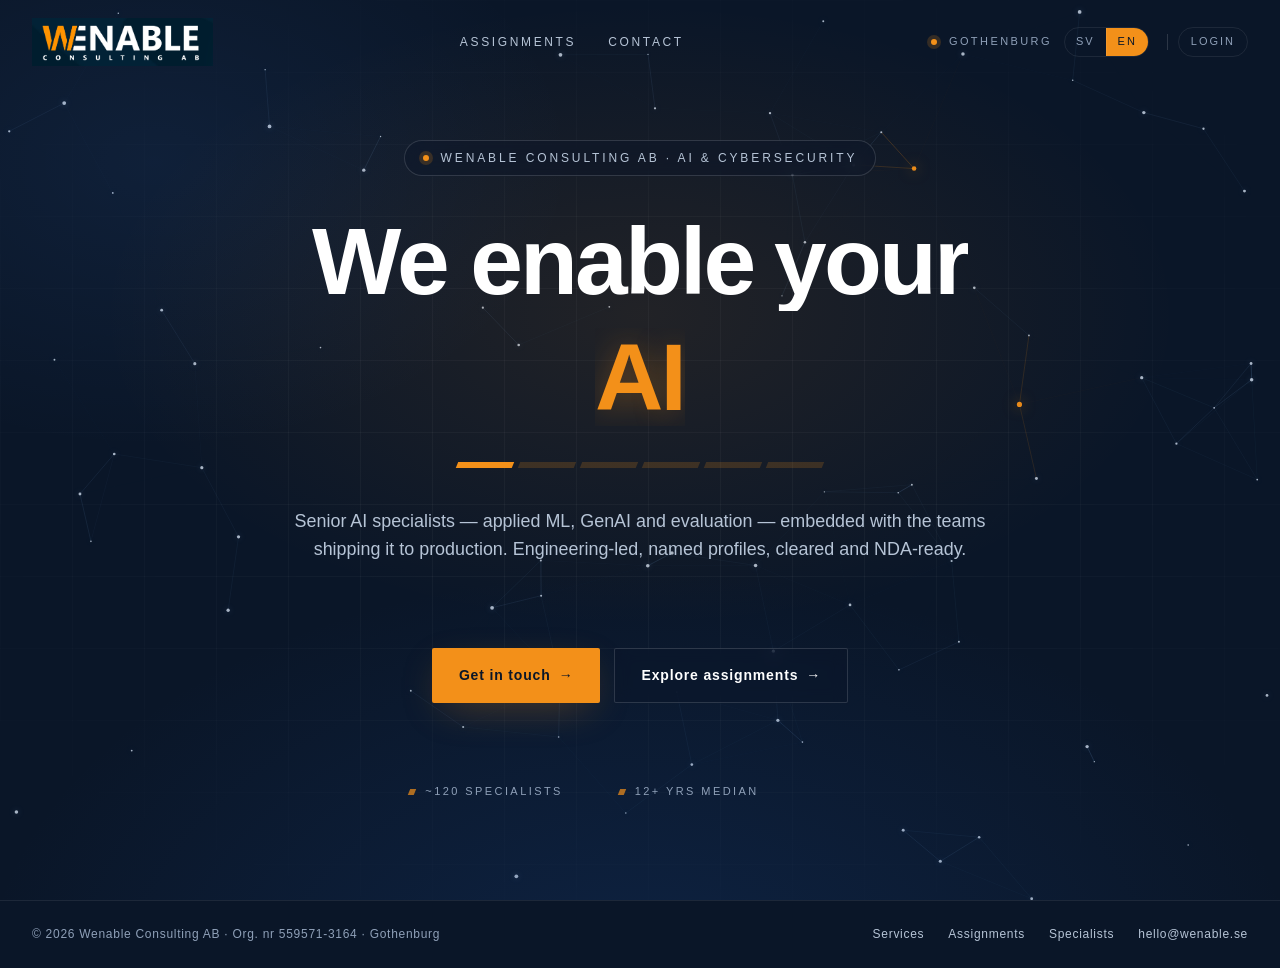
==== index.html @ fe555d5e "Wenable-sajt: Supabase-kopplad admin (login + uppdrag CRUD) - Login via Supabase Auth, uppdrag i Sup" ====
<!doctype html>
<html lang="en">
<head>
<meta charset="utf-8" />
<meta name="viewport" content="width=device-width, initial-scale=1" />
<meta name="referrer" content="strict-origin-when-cross-origin">
<title>Wenable Consulting AB — Specialist consultants in AI &amp; cybersecurity</title>
<link rel="stylesheet" href="assets/wenable.css">
<style>
html, body { height: 100%; }
body {
  display: flex;
  flex-direction: column;
  min-height: 100vh;
  overflow-x: hidden;
}

/* NAV — minimal, transparent over hero */
.home-nav {
  position: absolute;
  top: 0; left: 0; right: 0;
  z-index: 20;
  background: transparent;
  border-bottom: 1px solid transparent;
  backdrop-filter: none;
  -webkit-backdrop-filter: none;
}
.home-nav .nav-inner { height: 84px; }
.home-nav .nav-links { gap: 32px; }
.home-nav .nav-links a {
  font-size: 12px;
  letter-spacing: 0.22em;
  text-transform: uppercase;
  color: var(--muted-2);
  transition: color .2s;
}
.home-nav .nav-links a:hover { color: var(--ink); }
.home-nav .nav-meta {
  font-size: 11px; letter-spacing: 0.22em; text-transform: uppercase;
  color: var(--muted);
  display: inline-flex; align-items: center; gap: 12px;
}
.home-nav .nav-meta .pulse {
  width: 6px; height: 6px; border-radius: 50%;
  background: var(--orange);
  box-shadow: 0 0 0 4px rgba(243,144,25,0.18);
}

/* HERO */
.home-hero {
  position: relative;
  flex: 1;
  min-height: 100vh;
  display: flex;
  align-items: center;
  justify-content: center;
  text-align: center;
  overflow: hidden;
  isolation: isolate;
  padding: 120px 24px 80px;
}

/* canvas background */
#bg-canvas {
  position: absolute;
  inset: 0;
  width: 100%;
  height: 100%;
  z-index: -2;
  display: block;
}

/* layered ambient glow */
.bg-glow {
  position: absolute; inset: 0; z-index: -1;
  background:
    radial-gradient(900px 520px at 50% 35%, rgba(243,144,25,0.10), transparent 60%),
    radial-gradient(1100px 700px at 50% 110%, rgba(28,80,160,0.22), transparent 60%),
    radial-gradient(700px 480px at 12% 18%, rgba(80,150,255,0.08), transparent 60%);
  pointer-events: none;
}

/* grid wash */
.bg-grid {
  position: absolute; inset: 0; z-index: -1;
  background-image:
    linear-gradient(rgba(255,255,255,0.035) 1px, transparent 1px),
    linear-gradient(90deg, rgba(255,255,255,0.035) 1px, transparent 1px);
  background-size: 72px 72px;
  mask-image: radial-gradient(ellipse 80% 70% at 50% 50%, #000 30%, transparent 85%);
  -webkit-mask-image: radial-gradient(ellipse 80% 70% at 50% 50%, #000 30%, transparent 85%);
  pointer-events: none;
}

.hero-inner {
  position: relative;
  max-width: 1080px;
  width: 100%;
}

.hero-eyebrow {
  display: inline-flex; align-items: center; gap: 12px;
  border: 1px solid var(--line-2);
  border-radius: 999px;
  padding: 8px 18px;
  font-size: 12px; letter-spacing: 0.24em; text-transform: uppercase;
  color: var(--muted-2);
  margin-bottom: 36px;
  background: rgba(10,22,40,0.4);
  backdrop-filter: blur(8px);
  -webkit-backdrop-filter: blur(8px);
}
.hero-eyebrow .dot {
  width: 6px; height: 6px; border-radius: 50%;
  background: var(--orange); box-shadow: 0 0 0 4px rgba(243,144,25,0.18);
}

/* rotating headline — two lines, dynamic word centered below */
.headline {
  font-weight: 700;
  font-size: clamp(44px, 7.4vw, 104px);
  line-height: 1.04;
  letter-spacing: -0.03em;
  margin: 0;
  display: flex;
  flex-direction: column;
  align-items: center;
  justify-content: center;
  text-align: center;
  color: var(--ink);
}
.headline .static-line {
  display: inline-flex;
  align-items: baseline;
  justify-content: center;
  gap: 0.22em;
  white-space: nowrap;
  transition: gap .35s ease;
}
.headline .static-line.is-tight { gap: 0; }
.headline .prefix    { color: var(--ink); }
.headline .connector {
  color: var(--ink);
  display: inline-block;
  transition: opacity .35s ease, max-width .35s ease, margin .35s ease;
  overflow: hidden;
}
.headline .connector.is-fading { opacity: 0; }
.headline .connector.is-hidden {
  opacity: 0;
  max-width: 0;
  margin-left: -0.22em;
}

.headline .swap-line {
  position: relative;
  display: block;
  margin-top: 0.18em;
  /* reserve vertical space so the line never collapses during the swap */
  min-height: 1.04em;
  overflow: hidden;
}
.headline .swap {
  display: inline-block;
  color: var(--orange);
  text-shadow: 0 4px 32px rgba(243,144,25,0.35);
  white-space: nowrap;
  will-change: transform, opacity;
}
.headline .swap.is-shout {
  text-transform: uppercase;
  letter-spacing: -0.01em;
}
.headline .swap.is-out {
  animation: swapOut .42s cubic-bezier(.55,.05,.55,.05) forwards;
}
.headline .swap.is-in {
  animation: swapIn .5s cubic-bezier(.2,.7,.25,1) forwards;
}
@keyframes swapOut {
  0%   { transform: translateY(0);     opacity: 1; }
  100% { transform: translateY(-44%);  opacity: 0; }
}
@keyframes swapIn {
  0%   { transform: translateY(44%);   opacity: 0; }
  100% { transform: translateY(0);     opacity: 1; }
}

/* underline accent that ticks with the swap */
.headline-underline {
  margin: 36px auto 0;
  display: flex;
  gap: 6px;
  justify-content: center;
}
.headline-underline .bar {
  width: 56px; height: 6px; background: var(--orange);
  transform: skewX(-22deg);
  opacity: 0.18;
  transition: opacity .4s;
}
.headline-underline .bar.on { opacity: 1; }

.hero-lede {
  margin: 40px auto 0;
  max-width: 760px;
  font-size: clamp(16px, 1.4vw, 19px);
  color: var(--muted-2);
  line-height: 1.55;
  min-height: 4.65em;
  transition: opacity .32s ease;
}
.hero-lede.is-fading { opacity: 0; }
@media (prefers-reduced-motion: reduce) {
  .hero-lede { transition: none; }
}

/* CTA row */
.hero-cta {
  margin: 56px auto 0;
  display: flex;
  flex-wrap: wrap;
  justify-content: center;
  gap: 14px;
}
.hero-cta .btn {
  padding: 16px 26px;
  font-size: 14px;
  letter-spacing: 0.06em;
}
.hero-cta .btn-primary { box-shadow: 0 12px 40px -12px var(--orange-shadow); }
.hero-cta .btn-ghost {
  background: rgba(10,22,40,0.4);
  backdrop-filter: blur(8px);
  -webkit-backdrop-filter: blur(8px);
}

/* tagline strip below CTAs */
.hero-strip {
  margin: 80px auto 0;
  display: grid;
  grid-template-columns: repeat(4, auto);
  justify-content: center;
  gap: 56px;
  font-size: 11px;
  letter-spacing: 0.22em;
  text-transform: uppercase;
  color: var(--muted);
}
.hero-strip .it { display: inline-flex; align-items: center; gap: 10px; }
.hero-strip .it::before {
  content: ""; width: 6px; height: 6px;
  background: var(--orange); opacity: 0.7;
  transform: skewX(-22deg);
}

/* scroll cue */
.scroll-cue {
  position: absolute;
  left: 50%; bottom: 28px;
  transform: translateX(-50%);
  font-size: 10px; letter-spacing: 0.32em; text-transform: uppercase;
  color: var(--muted);
  display: inline-flex; align-items: center; gap: 12px;
  pointer-events: none;
}
.scroll-cue::after {
  content: ""; width: 1px; height: 26px;
  background: linear-gradient(to bottom, var(--muted), transparent);
  animation: cueDrop 2.4s ease-in-out infinite;
}
@keyframes cueDrop {
  0%, 100% { transform: scaleY(0.4); transform-origin: top; opacity: 0.4; }
  50%      { transform: scaleY(1); opacity: 1; }
}

/* foot */
.home-foot {
  border-top: 1px solid var(--line);
  padding: 24px 0;
  font-size: 12px; color: var(--muted);
  letter-spacing: 0.06em;
  background: rgba(10,22,40,0.6);
  position: relative;
  z-index: 5;
}
.home-foot .wrap {
  display: flex; justify-content: space-between; align-items: center;
  flex-wrap: wrap; gap: 16px;
}
.home-foot a { color: var(--muted-2); transition: color .2s; }
.home-foot a:hover { color: var(--orange); }
.home-foot .ff-links { display: flex; gap: 24px; }

@media (max-width: 960px) {
  .home-nav .nav-links { display: none; }
  .home-nav .nav-meta  { display: none; }
  .hero-strip { grid-template-columns: repeat(2, auto); gap: 16px 32px; }
  .hero-cta .btn { padding: 14px 20px; }
  .home-hero { padding-top: 100px; }
}

@media (prefers-reduced-motion: reduce) {
  .headline .swap.is-out, .headline .swap.is-in { animation: none !important; }
  #bg-canvas { display: none; }
}
</style>
</head>
<body>

<!-- NAV -->
<template id="__bundler_thumbnail" data-bg-color="#0A1628">
  <svg viewBox="0 0 1200 800" xmlns="http://www.w3.org/2000/svg">
    <rect width="1200" height="800" fill="#0A1628"/>
    <!-- W -->
    <path d="M300 270 L360 530 L430 360 L500 530 L560 270 L505 270 L468 430 L430 320 L392 430 L355 270 Z" fill="#F39019"/>
    <!-- E (slanted bars) -->
    <g fill="#FFFFFF">
      <path d="M650 270 L860 270 L848 318 L638 318 Z"/>
      <path d="M632 376 L818 376 L806 424 L620 424 Z"/>
      <path d="M614 482 L860 482 L848 530 L602 530 Z"/>
    </g>
  </svg>
</template>

<header class="nav home-nav">
  <div class="wrap nav-inner">
    <a href="index.html" class="logo-link" aria-label="Wenable Consulting AB — home">
      <img src="assets/wenable-logo-full.png" alt="Wenable Consulting AB" class="logo-full">
    </a>
    <nav class="nav-links" aria-label="Primary">
      <a href="For Clients.html" class="auth-gated" data-sv="Våra tjänster">Our Services</a>
      <a href="For Consultants.html" class="auth-gated" data-sv="För specialister">For Specialists</a>
      <a href="assignments.html" data-sv="Uppdrag">Assignments</a>
      <a href="Wenable are us.html" class="auth-gated" data-sv="Wenable är vi">Wenable are us</a>
      <a href="mailto:hello&#64;wenable.se" data-sv="Kontakt">Contact</a>
    </nav>
    <div class="nav-meta">
      <span class="pulse" aria-hidden="true"></span>
      <span data-sv="Göteborg">Gothenburg</span>
      <div class="lang-switch" role="group" aria-label="Language / Språk">
        <button type="button" data-lang-btn="sv">SV</button>
        <button type="button" data-lang-btn="en">EN</button>
      </div>
    </div>
  </div>
</header>

<!-- HERO -->
<main class="home-hero">
  <canvas id="bg-canvas" aria-hidden="true"></canvas>
  <div class="bg-glow" aria-hidden="true"></div>
  <div class="bg-grid" aria-hidden="true"></div>

  <div class="hero-inner">
    <div class="hero-eyebrow"><span class="dot"></span><span data-sv="Wenable Consulting AB &middot; AI &amp; Cybersäkerhet">Wenable Consulting AB &middot; AI &amp; Cybersecurity</span></div>

    <h1 class="headline" aria-live="polite">
      <span class="static-line">
        <span class="prefix">We enable</span>
        <span class="connector" id="connector">your</span>
      </span>
      <span class="swap-line"><span class="swap" id="swap">AI</span></span>
    </h1>

    <div class="headline-underline" aria-hidden="true">
      <span class="bar" data-i="0"></span>
      <span class="bar" data-i="1"></span>
      <span class="bar" data-i="2"></span>
      <span class="bar" data-i="3"></span>
      <span class="bar" data-i="4"></span>
      <span class="bar" data-i="5"></span>
    </div>

    <p class="hero-lede" id="hero-lede">
      Senior AI specialists — applied ML, GenAI and evaluation — embedded with the teams
      shipping it to production. Engineering-led, named profiles, cleared and NDA-ready.
    </p>

    <div class="hero-cta">
      <a class="btn btn-primary" href="mailto:hello&#64;wenable.se" data-sv="Kontakta oss <span class=&quot;arr&quot;>→</span>">Get in touch <span class="arr">→</span></a>
      <a class="btn btn-ghost" href="assignments.html" data-sv="Utforska uppdrag <span class=&quot;arr&quot;>→</span>">Explore assignments <span class="arr">→</span></a>
      <a class="btn btn-ghost auth-gated" href="For Clients.html" data-sv="Utforska tjänster <span class=&quot;arr&quot;>→</span>">Explore services <span class="arr">→</span></a>
    </div>

    <div class="hero-strip">
      <span class="it" data-sv="över 100 tillgängliga specialister">~120 specialists</span>
      <span class="it" data-sv="12+ års medianerfarenhet">12+ yrs median</span>
    </div>
  </div>

</main>

<!-- FOOTER -->
<footer class="home-foot">
  <div class="wrap">
    <div data-sv="© 2026 Wenable Consulting AB · Org.nr 559571-3164 · Göteborg">© 2026 Wenable Consulting AB · Org. nr 559571-3164 · Gothenburg</div>
    <div class="ff-links">
      <a href="For Clients.html" data-sv="Tjänster">Services</a>
      <a href="assignments.html" data-sv="Uppdrag">Assignments</a>
      <a href="For Consultants.html" data-sv="Specialister">Specialists</a>
      <a href="mailto:hello&#64;wenable.se">hello@wenable.se</a>
    </div>
  </div>
</footer>

<script src="assets/i18n.js"></script>
<script src="assets/admin.js"></script>
<script>
(function () {
  // -------- Rotating headline --------
  // Each phrase has an English (en) and Swedish (sv) variant:
  //  prefix    — the white words before the rotating orange word
  //  connector — the white word after the prefix (null hides it)
  //  word      — the orange rotating word
  //  lede      — the supporting paragraph below the headline
  //  shout     — render the orange word in uppercase
  // The final phrase ("you!") intentionally stays English in both languages.
  var phrases = [
    { sv: { prefix: "Vi möjliggör", connector: "din", word: "AI",
            lede: "Seniora AI-specialister – tillämpad ML, GenAI och utvärdering – som sitter tillsammans med teamen som sätter det i produktion. Ingenjörsdrivet, namngivna profiler, säkerhetsprövade och klara för NDA." },
      en: { prefix: "We enable", connector: "your", word: "AI",
            lede: "Senior AI specialists — applied ML, GenAI and evaluation — embedded with the teams shipping it to production. Engineering-led, named profiles, cleared and NDA-ready." } },
    { sv: { prefix: "Vi möjliggör", connector: "din", word: "cybersäkerhet",
            lede: "Meriterade specialister inom offensiv säkerhet, defensiv säkerhet och styrning, placerade i din miljö där risken faktiskt finns. Säkerhetsprövade och klara för NDA." },
      en: { prefix: "We enable", connector: "your", word: "cyber security",
            lede: "Offensive, defensive and governance specialists who've earned the credentials — placed inside your environment, on the risk that actually matters. Cleared and NDA-ready." } },
    { sv: { prefix: "Vi möjliggör", connector: "dina", word: "produkter",
            lede: "Seniora produkt- och utvecklingsprofiler som gör en roadmap till något användarna faktiskt får i handen. Från idé till lansering, samma personer som du fick förtroende för, hela vägen in i mål." },
      en: { prefix: "We enable", connector: "your", word: "products",
            lede: "Senior product and engineering minds who turn a roadmap into something users actually get. From discovery to launch, owned by the people you met in the pitch." } },
    { sv: { prefix: "Vi möjliggör", connector: "din", word: "utveckling",
            lede: "Pragmatiska, seniora ingenjörer för bygget som måste hålla – arkitektur, leverans och det utmanande integrationsarbetet. Inga ersättningar av personer under resans gång." },
      en: { prefix: "We enable", connector: "your", word: "development",
            lede: "Hands-on senior engineers for the build that has to hold — architecture, delivery and the hard integration work. No bench, no bait-and-switch." } },
    { sv: { prefix: "Vi möjliggör", connector: "din", word: "strategi",
            lede: "Oberoende seniora rådgivare för de besluten som kan vara kostsamma – målarkitektur, leverantörsval och AI- och säkerhetsstrategier du kan stå för." },
      en: { prefix: "We enable", connector: "your", word: "strategy",
            lede: "Independent senior advisors for the decisions that are expensive to get wrong — target architecture, vendor selection, and AI and security roadmaps you can defend." } },
    { shout: true,
      sv: { prefix: "Vi möjliggör", connector: null, word: "dig!",
            lede: "Vad du än vill göra möjligt härnäst, matchar vi dig med den seniora specialisten som redan gjort det – namngiven, ansvarig och redo att börja. Det är vårt löfte." },
      en: { prefix: "We enable", connector: null, word: "you!",
            lede: "Whatever you're enabling next, we pair you with the senior specialist who has done it before — named, accountable and ready to start. That's the whole offering." } }
  ];
  function L(idx) {
    var lng = (window.WenableLang && window.WenableLang.get()) || "en";
    return phrases[idx][lng] || phrases[idx].en;
  }
  var swapEl      = document.getElementById("swap");
  var connectorEl = document.getElementById("connector");
  var prefixEl    = document.querySelector(".headline .prefix");
  var ledeEl      = document.getElementById("hero-lede");
  var staticLineEl = document.querySelector(".headline .static-line");
  var bars = document.querySelectorAll(".headline-underline .bar");
  var i = 0;

  function setActiveBar(idx) {
    bars.forEach(function (b) {
      b.classList.toggle("on", parseInt(b.dataset.i, 10) === idx);
    });
  }
  setActiveBar(0);
  applyPhrase(0);

  var reduced = window.matchMedia && window.matchMedia("(prefers-reduced-motion: reduce)").matches;

  function applyPhrase(idx) {
    var p = L(idx);
    prefixEl.textContent = p.prefix;
    swapEl.textContent = p.word;
    swapEl.classList.toggle("is-shout", !!phrases[idx].shout);
    if (p.lede) ledeEl.textContent = p.lede;
    if (p.connector) {
      connectorEl.textContent = p.connector;
      connectorEl.classList.remove("is-hidden");
      staticLineEl.classList.remove("is-tight");
    } else {
      connectorEl.classList.add("is-hidden");
      staticLineEl.classList.add("is-tight");
    }
  }

  // Re-render the current phrase when the language is switched.
  window.addEventListener("wenable:langchange", function () { applyPhrase(i); });

  function rotate() {
    var next = (i + 1) % phrases.length;
    var prev = L(i);
    var nxt  = L(next);
    var connectorChanges = prev.connector !== nxt.connector;

    if (reduced) {
      applyPhrase(next);
      i = next;
      setActiveBar(i);
      return;
    }
    swapEl.classList.remove("is-in");
    swapEl.classList.add("is-out");
    if (connectorChanges) connectorEl.classList.add("is-fading");
    ledeEl.classList.add("is-fading");

    setTimeout(function () {
      applyPhrase(next);
      swapEl.classList.remove("is-out");
      swapEl.classList.add("is-in");
      ledeEl.classList.remove("is-fading");
      if (connectorChanges) {
        requestAnimationFrame(function () {
          connectorEl.classList.remove("is-fading");
        });
      }
      i = next;
      setActiveBar(i);
    }, 420);
  }
  setInterval(rotate, 5000);

  // -------- Animated network background --------
  if (reduced) return;
  var canvas = document.getElementById("bg-canvas");
  var ctx = canvas.getContext("2d");
  var dpr = Math.min(window.devicePixelRatio || 1, 2);
  var W = 0, H = 0;
  var nodes = [];
  var NODE_COUNT, MAX_DIST;

  function resize() {
    W = canvas.clientWidth = window.innerWidth;
    H = canvas.clientHeight = window.innerHeight;
    canvas.width = W * dpr;
    canvas.height = H * dpr;
    ctx.setTransform(dpr, 0, 0, dpr, 0, 0);

    var area = W * H;
    NODE_COUNT = Math.max(60, Math.min(160, Math.round(area / 14000)));
    MAX_DIST = Math.min(W, H) * 0.18;
    if (MAX_DIST < 140) MAX_DIST = 140;
    if (MAX_DIST > 240) MAX_DIST = 240;

    nodes = [];
    for (var k = 0; k < NODE_COUNT; k++) {
      var ang = Math.random() * Math.PI * 2;
      var speed = 0.10 + Math.random() * 0.18;
      nodes.push({
        x: Math.random() * W,
        y: Math.random() * H,
        vx: Math.cos(ang) * speed,
        vy: Math.sin(ang) * speed,
        r: Math.random() * 1.3 + 0.6,
        hot: Math.random() < 0.07
      });
    }
  }
  window.addEventListener("resize", resize);
  resize();

  function tick() {
    ctx.clearRect(0, 0, W, H);

    // update node positions — steady linear drift with edge wrap.
    // No cursor attraction, no clustering: keeps a uniform field with no zoom feel.
    for (var n = 0; n < nodes.length; n++) {
      var p = nodes[n];
      p.x += p.vx;
      p.y += p.vy;
      if (p.x < -20) p.x = W + 20;
      if (p.x > W + 20) p.x = -20;
      if (p.y < -20) p.y = H + 20;
      if (p.y > H + 20) p.y = -20;
    }

    // edges
    for (var i2 = 0; i2 < nodes.length; i2++) {
      var a = nodes[i2];
      for (var j = i2 + 1; j < nodes.length; j++) {
        var b = nodes[j];
        var ddx = a.x - b.x, ddy = a.y - b.y;
        var d2 = ddx * ddx + ddy * ddy;
        if (d2 < MAX_DIST * MAX_DIST) {
          var d = Math.sqrt(d2);
          var t = 1 - d / MAX_DIST;
          var alpha = t * t * 0.55;
          var hot = a.hot || b.hot;
          ctx.strokeStyle = hot
            ? "rgba(243,144,25," + (alpha * 0.85).toFixed(3) + ")"
            : "rgba(143,195,255," + (alpha * 0.55).toFixed(3) + ")";
          ctx.lineWidth = hot ? 0.9 : 0.6;
          ctx.beginPath();
          ctx.moveTo(a.x, a.y);
          ctx.lineTo(b.x, b.y);
          ctx.stroke();
        }
      }
    }

    // nodes on top
    for (var m = 0; m < nodes.length; m++) {
      var p2 = nodes[m];
      if (p2.hot) {
        ctx.fillStyle = "rgba(243,144,25,0.95)";
        ctx.shadowBlur = 14;
        ctx.shadowColor = "rgba(243,144,25,0.7)";
      } else {
        ctx.fillStyle = "rgba(220,232,248,0.75)";
        ctx.shadowBlur = 6;
        ctx.shadowColor = "rgba(160,200,255,0.35)";
      }
      ctx.beginPath();
      ctx.arc(p2.x, p2.y, p2.r + (p2.hot ? 0.8 : 0), 0, Math.PI * 2);
      ctx.fill();
    }
    ctx.shadowBlur = 0;

    requestAnimationFrame(tick);
  }
  requestAnimationFrame(tick);
})();
</script>

</body>
</html>
---- assets/wenable.css ----
:root {
  --bg: #0A1628;
  --bg-2: #0E1E36;
  --bg-3: #122847;
  --line: rgba(255,255,255,0.08);
  --line-2: rgba(255,255,255,0.14);
  --ink: #FFFFFF;
  --muted: #8FA0B8;
  --muted-2: #B6C4D6;
  --orange: #F39019;
  --orange-2: #FFA94B;
  --orange-shadow: rgba(243,144,25,0.35);
}
* { box-sizing: border-box; }
html, body { margin: 0; padding: 0; background: var(--bg); color: var(--ink); }
html { scroll-behavior: smooth; }
body {
  font-family: "Segoe UI", "Segoe UI Web (West European)", -apple-system, BlinkMacSystemFont, Tahoma, Geneva, Verdana, sans-serif;
  font-size: 17px;
  line-height: 1.55;
  -webkit-font-smoothing: antialiased;
  text-rendering: optimizeLegibility;
  overflow-x: hidden;
}
a { color: inherit; text-decoration: none; }
img { display: block; max-width: 100%; }
button { font-family: inherit; }
::selection { background: var(--orange); color: var(--bg); }

.wrap { max-width: 1280px; margin: 0 auto; padding: 0 32px; }
.eyebrow {
  text-transform: uppercase;
  letter-spacing: 0.22em;
  font-size: 12px;
  color: var(--orange);
  font-weight: 600;
}
h1, h2, h3, h4 { font-weight: 700; letter-spacing: -0.01em; margin: 0; }
h1 { font-size: clamp(40px, 6.2vw, 84px); line-height: 1.02; letter-spacing: -0.025em; }
h2 { font-size: clamp(32px, 4.4vw, 56px); line-height: 1.06; letter-spacing: -0.02em; }
h3 { font-size: 22px; line-height: 1.25; }
p { margin: 0; color: var(--muted-2); }

.mt-16 { margin-top: 16px; }
.mt-24 { margin-top: 24px; }
.mt-36 { margin-top: 36px; }
.mw-560 { max-width: 560px; }
.mw-720 { max-width: 720px; }
.spacer-120 { margin-top: 120px; }

/* nav */
.nav {
  position: sticky; top: 0; z-index: 50;
  backdrop-filter: blur(14px);
  -webkit-backdrop-filter: blur(14px);
  background: rgba(10,22,40,0.78);
  border-bottom: 1px solid var(--line);
}
.nav-inner {
  display: flex; align-items: center; justify-content: space-between;
  height: 84px;
  gap: 32px;
}
.logo-link { display: inline-flex; align-items: center; }
.logo-full { height: 48px; width: auto; }
.logo-full.small { height: 40px; }
.nav-links { display: flex; gap: 32px; align-items: center; }
.nav-links a {
  font-size: 12px;
  letter-spacing: 0.22em;
  text-transform: uppercase;
  color: var(--muted-2);
  transition: color .2s;
  position: relative;
  padding: 4px 0;
}
.nav-links a:hover { color: var(--ink); }
.nav-links a:hover::after {
  content: ""; position: absolute; left: 0; right: 0; bottom: -2px;
  height: 2px; background: var(--orange);
}
.nav-meta {
  font-size: 11px; letter-spacing: 0.22em; text-transform: uppercase;
  color: var(--muted);
  display: inline-flex; align-items: center; gap: 12px;
}
.nav-meta .pulse {
  width: 6px; height: 6px; border-radius: 50%;
  background: var(--orange);
  box-shadow: 0 0 0 4px rgba(243,144,25,0.18);
}

/* language switch */
.lang-switch {
  display: inline-flex;
  border: 1px solid var(--line);
  border-radius: 999px;
  overflow: hidden;
}
.lang-switch button {
  font: inherit;
  font-size: 11px;
  letter-spacing: 0.18em;
  text-transform: uppercase;
  padding: 5px 11px;
  background: transparent;
  color: var(--muted);
  border: 0;
  cursor: pointer;
  transition: background .2s, color .2s;
}
.lang-switch button + button { border-left: 1px solid var(--line); }
.lang-switch button.active { background: var(--orange); color: #0a1628; }
.lang-switch button:not(.active):hover { color: var(--ink); }
@media (max-width: 960px) {
  .nav-meta { display: none; }
}

.btn {
  display: inline-flex; align-items: center; gap: 8px;
  padding: 12px 20px;
  border-radius: 2px;
  font-size: 14px; font-weight: 600;
  cursor: pointer;
  border: 1px solid transparent;
  transition: transform .15s, background .2s, color .2s, border-color .2s;
}
.btn-primary {
  background: var(--orange); color: var(--bg);
  box-shadow: 0 6px 22px -8px var(--orange-shadow);
}
.btn-primary:hover { background: var(--orange-2); transform: translateY(-1px); }
.btn-ghost {
  background: transparent; color: var(--ink);
  border-color: var(--line-2);
}
.btn-ghost:hover { border-color: var(--orange); color: var(--orange); }
.btn .arr { transition: transform .2s; }
.btn:hover .arr { transform: translateX(3px); }

/* hero */
.hero {
  position: relative; overflow: hidden;
  padding: 120px 0 140px;
}
.hero::before {
  content: "";
  position: absolute; inset: 0;
  background:
    radial-gradient(700px 420px at 80% 30%, rgba(243,144,25,0.10), transparent 60%),
    radial-gradient(900px 600px at 10% 90%, rgba(243,144,25,0.05), transparent 60%);
  pointer-events: none;
}
.grid-bg {
  position: absolute; inset: 0;
  background-image:
    linear-gradient(rgba(255,255,255,0.04) 1px, transparent 1px),
    linear-gradient(90deg, rgba(255,255,255,0.04) 1px, transparent 1px);
  background-size: 64px 64px;
  mask-image: radial-gradient(ellipse 80% 60% at 50% 40%, #000 30%, transparent 80%);
  -webkit-mask-image: radial-gradient(ellipse 80% 60% at 50% 40%, #000 30%, transparent 80%);
  pointer-events: none;
}
.hero-content { position: relative; }
.hero-eyebrow {
  display: inline-flex; align-items: center; gap: 12px;
  border: 1px solid var(--line-2);
  border-radius: 999px;
  padding: 8px 16px;
  font-size: 12px; letter-spacing: 0.2em; text-transform: uppercase;
  color: var(--muted-2);
  margin-bottom: 32px;
}
.hero-eyebrow .dot {
  width: 6px; height: 6px; border-radius: 50%;
  background: var(--orange); box-shadow: 0 0 0 4px rgba(243,144,25,0.18);
}
.hero h1 .accent { color: var(--orange); }
.hero h1 .slash {
  display: inline-block;
  width: 0.5em; height: 0.85em;
  background: var(--orange);
  transform: skewX(-14deg);
  margin: 0 0.06em -0.04em 0.04em;
  vertical-align: -0.04em;
}
.hero-lede {
  margin-top: 28px;
  max-width: 720px;
  font-size: 19px;
  color: var(--muted-2);
}
.hero-cta { display: flex; gap: 14px; margin-top: 44px; flex-wrap: wrap; }
.hero-meta {
  display: grid;
  grid-template-columns: repeat(4, 1fr);
  gap: 32px;
  margin-top: 96px;
  padding-top: 32px;
  border-top: 1px solid var(--line);
  position: relative;
}
.hero-meta .stat .k { font-size: 32px; font-weight: 700; letter-spacing: -0.02em; }
.hero-meta .stat .k .accent { color: var(--orange); }
.hero-meta .stat .v { font-size: 13px; color: var(--muted); margin-top: 4px; }

.ribbon-row { display: flex; gap: 6px; margin-top: 40px; }
.ribbon-row .bar {
  width: 64px; height: 12px; background: var(--orange);
  transform: skewX(-22deg);
  transform-origin: bottom left;
  opacity: 0.95;
}
.ribbon-row .bar:nth-child(2) { opacity: 0.7; }
.ribbon-row .bar:nth-child(3) { opacity: 0.45; }
.ribbon-row .bar:nth-child(4) { opacity: 0.22; }

/* section */
section { position: relative; }
.section { padding: 120px 0; border-top: 1px solid var(--line); }
.section-head {
  display: grid;
  grid-template-columns: 1fr 1.2fr;
  gap: 48px;
  align-items: end;
  margin-bottom: 64px;
}
.section-head p { max-width: 580px; }

/* services */
.services {
  display: grid;
  grid-template-columns: repeat(3, 1fr);
  gap: 24px;
}
.service {
  position: relative;
  background: var(--bg-2);
  border: 1px solid var(--line);
  padding: 32px 28px 36px;
  overflow: hidden;
  transition: transform .25s, border-color .25s, background .25s;
}
.service::before {
  content: "";
  position: absolute; top: 0; left: 0;
  width: 0; height: 4px; background: var(--orange);
  transition: width .3s ease;
}
.service:hover { background: var(--bg-3); border-color: var(--line-2); transform: translateY(-4px); }
.service:hover::before { width: 64px; }
.service-num {
  font-size: 12px; letter-spacing: 0.2em;
  color: var(--orange);
  font-weight: 600;
  margin-bottom: 28px;
}
.service-icon { width: 56px; height: 56px; margin-bottom: 24px; position: relative; }
.service h3 { margin-bottom: 14px; }
.service p { font-size: 15px; color: var(--muted-2); }
.service-tags { margin-top: 24px; display: flex; flex-wrap: wrap; gap: 8px; }
.tag {
  font-size: 11px; letter-spacing: 0.08em;
  padding: 5px 10px;
  border: 1px solid var(--line-2);
  color: var(--muted-2);
  text-transform: uppercase;
}

/* clients */
.clients-section { padding: 80px 0; border-top: 1px solid var(--line); }
.clients-row {
  display: grid;
  grid-template-columns: repeat(6, 1fr);
  gap: 32px;
  align-items: center;
  margin-top: 32px;
}
.client {
  height: 64px;
  border: 1px solid var(--line);
  display: flex; align-items: center; justify-content: center;
  font-weight: 700; letter-spacing: 0.06em;
  color: var(--muted);
  font-size: 14px;
  transition: color .2s, border-color .2s;
}
.client:hover { color: var(--ink); border-color: var(--line-2); }

/* feature row */
.feature {
  display: grid;
  grid-template-columns: 1.1fr 1fr;
  gap: 80px;
  align-items: center;
}
.feature.reverse { grid-template-columns: 1fr 1.1fr; }
.feature.reverse .feature-art { order: -1; }
.feature h2 { margin-bottom: 0; }
.feature p + p { margin-top: 16px; }
.feature-list { margin-top: 32px; padding: 0; display: grid; gap: 16px; }
.feature-list li {
  list-style: none; padding-left: 32px; position: relative;
  font-size: 15px; color: var(--muted-2);
}
.feature-list li::before {
  content: ""; position: absolute; left: 0; top: 8px;
  width: 16px; height: 4px; background: var(--orange);
  transform: skewX(-22deg);
}
.feature-art {
  aspect-ratio: 4/3;
  background: var(--bg-2);
  border: 1px solid var(--line);
  position: relative; overflow: hidden;
}
.art-tile {
  position: relative;
  background: linear-gradient(135deg, #0E1E36, #0A1628);
}
.art-tile svg { width: 100%; height: 100%; display: block; }

.art-process {
  background: linear-gradient(160deg, #0E1E36, #0A1628);
  padding: 32px;
  display: flex; flex-direction: column; gap: 12px;
  justify-content: center;
}
.art-process .step-card {
  border: 1px solid var(--line);
  padding: 16px 20px;
  background: rgba(255,255,255,0.02);
  display: grid;
  grid-template-columns: 32px 1fr auto;
  gap: 14px; align-items: center;
}
.art-process .step-card .n { font-size: 11px; color: var(--orange); letter-spacing: 0.2em; }
.art-process .step-card .t { font-size: 14px; font-weight: 600; }
.art-process .step-card .pct { font-size: 11px; color: var(--muted); letter-spacing: 0.1em; }
.art-process .step-card.active { border-color: var(--orange); background: rgba(243,144,25,0.06); }
.art-process .step-card.active .pct { color: var(--orange); }

/* process / how we work */
.process {
  display: grid;
  grid-template-columns: repeat(3, 1fr);
  gap: 24px;
  counter-reset: step;
}
.step {
  border-top: 2px solid var(--line);
  padding: 28px 0 0;
  position: relative;
  counter-increment: step;
}
.step::before {
  content: "0" counter(step);
  display: block;
  font-size: 12px; letter-spacing: 0.2em; color: var(--orange);
  margin-bottom: 16px; font-weight: 600;
}
.step::after {
  content: "";
  position: absolute; top: -2px; left: 0;
  width: 64px; height: 2px; background: var(--orange);
}
.step h3 { font-size: 26px; margin-bottom: 14px; letter-spacing: -0.01em; }
.step p { font-size: 15px; }
.step-tags { margin-top: 24px; display: flex; flex-wrap: wrap; gap: 6px; }

/* FAQ — pure CSS using <details> */
.faq-list { display: grid; gap: 0; }
.faq-item {
  border-top: 1px solid var(--line);
  padding: 0;
}
.faq-item:last-child { border-bottom: 1px solid var(--line); }
.faq-q {
  list-style: none;
  cursor: pointer;
  padding: 28px 0;
  font-size: 20px; font-weight: 600;
  display: flex; justify-content: space-between; align-items: center; gap: 32px;
  letter-spacing: -0.01em;
  transition: color .2s;
  color: var(--ink);
}
.faq-q::-webkit-details-marker { display: none; }
.faq-q::marker { content: ""; }
.faq-q:hover { color: var(--orange); }
.faq-toggle {
  flex: 0 0 32px; width: 32px; height: 32px;
  border: 1px solid var(--line-2);
  display: grid; place-items: center;
  transition: background .2s, border-color .2s;
  position: relative;
}
.faq-q:hover .faq-toggle { border-color: var(--orange); }
.faq-toggle::before, .faq-toggle::after {
  content: ""; position: absolute;
  background: var(--ink);
}
.faq-toggle::before { width: 14px; height: 1.5px; }
.faq-toggle::after { width: 1.5px; height: 14px; transition: transform .2s; }
.faq-item[open] .faq-toggle { background: var(--orange); border-color: var(--orange); }
.faq-item[open] .faq-toggle::before, .faq-item[open] .faq-toggle::after { background: var(--bg); }
.faq-item[open] .faq-toggle::after { transform: scaleY(0); }
.faq-a {
  padding: 0 0 28px;
  max-width: 760px;
  color: var(--muted-2);
  font-size: 16px;
  animation: faqIn .25s ease;
}
@keyframes faqIn {
  from { opacity: 0; transform: translateY(-4px); }
  to   { opacity: 1; transform: none; }
}

/* insights */
.insights {
  display: grid;
  grid-template-columns: repeat(3, 1fr);
  gap: 24px;
}
.insight {
  border: 1px solid var(--line);
  background: var(--bg-2);
  padding: 28px;
  transition: border-color .2s, background .2s, transform .2s;
  display: flex; flex-direction: column;
  min-height: 280px;
}
.insight:hover { border-color: var(--orange); transform: translateY(-3px); }
.insight .when {
  font-size: 12px; color: var(--orange);
  letter-spacing: 0.18em; text-transform: uppercase;
  margin-bottom: 18px;
}
.insight h3 { font-size: 20px; margin-bottom: 12px; letter-spacing: -0.01em; }
.insight p { font-size: 14px; flex: 1; }
.insight .read {
  margin-top: 24px;
  font-size: 13px; color: var(--orange); font-weight: 600;
  display: inline-flex; align-items: center; gap: 8px;
}

/* CTA strip */
.cta-strip {
  margin: 120px 0 0;
  background: var(--bg-2);
  border-top: 1px solid var(--line);
  border-bottom: 1px solid var(--line);
  padding: 80px 0;
  position: relative; overflow: hidden;
}
.cta-strip::after {
  content: ""; position: absolute;
  right: -120px; top: 50%; transform: translateY(-50%) skewX(-22deg);
  width: 480px; height: 220px;
  background: linear-gradient(90deg, transparent, rgba(243,144,25,0.18));
  pointer-events: none;
}
.cta-strip-inner {
  display: grid;
  grid-template-columns: 1.4fr auto;
  gap: 48px;
  align-items: center;
  position: relative;
}
.cta-actions { display: flex; flex-direction: column; gap: 12px; }

/* footer */
footer.foot {
  padding: 80px 0 40px;
  border-top: 1px solid var(--line);
}
.foot-grid {
  display: grid;
  grid-template-columns: 1.4fr 1fr 1fr 1.2fr;
  gap: 48px;
  margin-bottom: 64px;
}
.foot-grid h4 {
  font-size: 12px; letter-spacing: 0.2em; text-transform: uppercase;
  color: var(--orange); font-weight: 600; margin-bottom: 20px;
}
.foot-grid ul { list-style: none; padding: 0; margin: 0; display: grid; gap: 12px; }
.foot-grid a { color: var(--muted-2); font-size: 14px; transition: color .2s; }
.foot-grid a:hover { color: var(--orange); }
.foot-blurb p { font-size: 14px; max-width: 320px; margin-top: 16px; }
.foot-bottom {
  border-top: 1px solid var(--line);
  padding-top: 32px;
  display: flex; justify-content: space-between; align-items: center;
  font-size: 12px; color: var(--muted);
  letter-spacing: 0.04em;
}
.foot-bottom .fb-links { display: flex; gap: 24px; }

/* contact card */
.contact {
  border: 1px solid var(--line);
  padding: 24px;
  background: rgba(255,255,255,0.015);
  margin-top: 12px;
}
.contact .name { font-weight: 600; font-size: 14px; margin-bottom: 4px; }
.contact .role { font-size: 12px; color: var(--muted); letter-spacing: 0.1em; text-transform: uppercase; margin-bottom: 12px; }
.contact a { display: block; font-size: 13px; }
.contact a + a { margin-top: 4px; }

/* assignments page */
.page-hero {
  padding: 120px 0 60px;
  position: relative;
}
.page-hero h1 { font-size: clamp(36px, 5vw, 64px); }
.page-hero .lede { max-width: 720px; margin-top: 24px; font-size: 18px; }

/* master/detail layout — pure CSS via :target */
.assign-app {
  display: grid;
  grid-template-columns: 360px 1fr;
  gap: 32px;
  margin-top: 24px;
  border-top: 1px solid var(--line);
  padding-top: 32px;
}
.assign-list {
  display: flex; flex-direction: column;
  gap: 8px;
  position: sticky; top: 96px; align-self: start;
  max-height: calc(100vh - 120px);
  overflow-y: auto;
  padding-right: 4px;
}
.assign-list h4 {
  font-size: 11px; letter-spacing: 0.22em; text-transform: uppercase;
  color: var(--orange); font-weight: 600; margin-bottom: 8px;
}
.assign-row {
  display: block;
  border: 1px solid var(--line);
  background: var(--bg-2);
  padding: 18px 20px;
  transition: border-color .2s, background .2s, transform .15s;
  position: relative;
}
.assign-row:hover { border-color: var(--line-2); transform: translateX(2px); }
.assign-row::before {
  content: "";
  position: absolute; left: 0; top: 0; bottom: 0;
  width: 0; background: var(--orange);
  transition: width .2s;
}
.assign-row .row-meta {
  font-size: 10px; letter-spacing: 0.18em; text-transform: uppercase;
  color: var(--muted); margin-bottom: 8px;
}
.assign-row .row-meta .sep { color: var(--line-2); margin: 0 6px; }
.assign-row .row-title {
  font-size: 15px; font-weight: 600; line-height: 1.3;
  letter-spacing: -0.005em;
  margin-bottom: 8px;
}
.assign-row .row-foot {
  display: flex; justify-content: space-between; align-items: center;
  margin-top: 10px;
}
.assign-row .row-tag {
  font-size: 10px; letter-spacing: 0.16em; text-transform: uppercase;
  padding: 3px 8px; border: 1px solid var(--orange); color: var(--orange);
}
.assign-row .row-tag.closed { color: var(--muted); border-color: var(--line-2); }
.assign-row .row-rate { font-size: 12px; color: var(--muted-2); font-weight: 600; }

/* detail stage — show only the targeted detail */
.assign-detail-stage { position: relative; min-height: 600px; }
.assign-detail {
  border: 1px solid var(--line);
  background: var(--bg-2);
  padding: 40px 44px;
  display: none;
}
.assign-detail:target,
.assign-detail.default {
  display: block;
  animation: detailIn .3s ease;
}
/* when ANY detail is targeted, hide the default fallback */
.assign-app:has(.assign-detail:target) .assign-detail.default { display: none; }
@keyframes detailIn {
  from { opacity: 0; transform: translateY(8px); }
  to { opacity: 1; transform: none; }
}
/* highlight the active row in the list when its detail is targeted */
.assign-row.active::before { width: 4px; }
.assign-row.active { border-color: var(--line-2); }

.assign-detail .d-eyebrow {
  font-size: 11px; letter-spacing: 0.22em; text-transform: uppercase;
  color: var(--orange); font-weight: 600;
}
.assign-detail h2 {
  font-size: clamp(28px, 3vw, 40px); margin-top: 12px; margin-bottom: 24px;
  letter-spacing: -0.015em;
}
.assign-detail .d-lede { font-size: 17px; color: var(--muted-2); max-width: 720px; }
.assign-detail .d-grid {
  margin-top: 32px;
  display: grid; grid-template-columns: repeat(4, 1fr); gap: 0;
  border: 1px solid var(--line); border-right: 0; border-bottom: 0;
}
.assign-detail .d-grid .cell {
  border-right: 1px solid var(--line);
  border-bottom: 1px solid var(--line);
  padding: 16px 18px;
}
.assign-detail .d-grid .lbl {
  font-size: 10px; letter-spacing: 0.18em; text-transform: uppercase;
  color: var(--muted); margin-bottom: 6px;
}
.assign-detail .d-grid .val { font-size: 15px; font-weight: 600; }
.assign-detail .d-grid .val .accent { color: var(--orange); }

.assign-detail h3 {
  font-size: 18px; letter-spacing: -0.01em;
  margin-top: 36px; margin-bottom: 14px;
}
.assign-detail .d-section p { font-size: 15px; color: var(--muted-2); }
.assign-detail .d-section p + p { margin-top: 12px; }
.assign-detail ul.bullets {
  list-style: none; padding: 0; margin: 0;
  display: grid; gap: 12px;
}
.assign-detail ul.bullets li {
  padding-left: 28px; position: relative;
  font-size: 15px; color: var(--muted-2);
}
.assign-detail ul.bullets li::before {
  content: ""; position: absolute; left: 0; top: 8px;
  width: 14px; height: 4px; background: var(--orange);
  transform: skewX(-22deg);
}
.assign-detail .d-stack {
  display: flex; flex-wrap: wrap; gap: 8px; margin-top: 14px;
}

.assign-actions {
  margin-top: 40px;
  padding-top: 28px;
  border-top: 1px solid var(--line);
  display: flex; flex-wrap: wrap; gap: 12px;
  align-items: center;
}
.assign-actions .meta-side {
  margin-left: auto;
  font-size: 12px; color: var(--muted);
  letter-spacing: 0.06em;
}

/* default empty-state card */
.assign-empty {
  text-align: left;
}
.assign-empty .ghost-grid {
  margin-top: 24px;
  display: grid; gap: 8px;
}
.assign-empty .ghost-grid .ghost {
  height: 14px; background: rgba(255,255,255,0.04); width: 100%;
}
.assign-empty .ghost-grid .ghost:nth-child(2) { width: 80%; }
.assign-empty .ghost-grid .ghost:nth-child(3) { width: 60%; }
.assign-empty .ghost-grid .ghost:nth-child(4) { width: 40%; }

@media (max-width: 960px) {
  .assign-app { grid-template-columns: 1fr; }
  .assign-list { position: static; max-height: none; overflow: visible; }
  .assign-detail { padding: 28px 24px; }
  .assign-detail .d-grid { grid-template-columns: repeat(2, 1fr); }
}

.assign-grid {
  display: grid;
  grid-template-columns: repeat(2, 1fr);
  gap: 24px;
}
.assign {
  border: 1px solid var(--line);
  background: var(--bg-2);
  padding: 36px 32px;
  display: flex; flex-direction: column;
  position: relative;
  transition: border-color .25s, transform .25s;
}
.assign:hover { border-color: var(--line-2); transform: translateY(-3px); }
.assign-head {
  display: flex; justify-content: space-between; align-items: flex-start;
  gap: 16px;
  margin-bottom: 28px;
}
.assign-meta {
  font-size: 11px; letter-spacing: 0.2em; text-transform: uppercase;
  color: var(--muted);
}
.assign-meta .sep { color: var(--line-2); margin: 0 8px; }
.assign-status {
  font-size: 11px; letter-spacing: 0.18em; text-transform: uppercase;
  padding: 4px 10px;
  border: 1px solid var(--orange);
  color: var(--orange);
}
.assign-status.closed { color: var(--muted); border-color: var(--line-2); }
.assign h3 { font-size: 26px; letter-spacing: -0.01em; margin-bottom: 12px; }
.assign p { font-size: 15px; color: var(--muted-2); }
.assign-spec {
  margin-top: 24px;
  display: grid; grid-template-columns: repeat(3, 1fr);
  gap: 12px;
  border-top: 1px solid var(--line);
  padding-top: 20px;
}
.assign-spec .lbl { font-size: 10px; letter-spacing: 0.18em; color: var(--muted); text-transform: uppercase; margin-bottom: 4px; }
.assign-spec .val { font-size: 14px; font-weight: 600; }
.assign .more {
  margin-top: 24px;
  font-size: 13px; color: var(--orange); font-weight: 600;
  display: inline-flex; align-items: center; gap: 8px;
}

.cases-rail {
  display: grid; grid-template-columns: 1fr 1fr 1fr; gap: 24px;
  margin-top: 40px;
}
.case {
  border: 1px solid var(--line);
  padding: 28px;
  background: var(--bg-2);
  position: relative;
  overflow: hidden;
}
.case::before {
  content: ""; position: absolute; left: 0; top: 0;
  width: 4px; height: 100%; background: var(--orange);
}
.case .industry {
  font-size: 11px; letter-spacing: 0.18em; text-transform: uppercase;
  color: var(--orange); margin-bottom: 18px;
}
.case h3 { font-size: 20px; margin-bottom: 10px; letter-spacing: -0.01em; }
.case p { font-size: 14px; color: var(--muted-2); }
.case-stats {
  margin-top: 22px;
  display: grid; grid-template-columns: 1fr 1fr; gap: 16px;
  border-top: 1px solid var(--line); padding-top: 18px;
}
.case-stats .v { font-size: 22px; font-weight: 700; letter-spacing: -0.02em; }
.case-stats .v .accent { color: var(--orange); }
.case-stats .l { font-size: 11px; color: var(--muted); letter-spacing: 0.1em; text-transform: uppercase; margin-top: 4px; }

/* DUAL TRACK SPLIT */
.dual-grid {
  display: grid;
  grid-template-columns: 1fr 1fr;
  gap: 24px;
  position: relative;
}
.dual-grid::before {
  content: "";
  position: absolute;
  left: 50%; top: 28px; bottom: 28px;
  width: 1px;
  background: linear-gradient(to bottom, transparent, var(--orange), transparent);
  opacity: 0.4;
  transform: translateX(-50%);
  pointer-events: none;
}
.dual-card {
  position: relative;
  background: var(--bg-2);
  border: 1px solid var(--line);
  padding: 40px 36px 36px;
  display: flex; flex-direction: column;
  transition: border-color .25s, background .25s, transform .25s;
  overflow: hidden;
}
.dual-card::after {
  content: "";
  position: absolute; left: 0; right: 0; top: 0;
  height: 4px;
  background: var(--orange);
  transform: scaleX(0);
  transform-origin: left;
  transition: transform .35s ease;
}
.dual-card:hover { border-color: var(--line-2); background: var(--bg-3); transform: translateY(-3px); }
.dual-card:hover::after { transform: scaleX(1); }
.dual-card.alt::after { transform-origin: right; }
.dual-tag {
  font-size: 11px; letter-spacing: 0.22em; font-weight: 600;
  color: var(--orange);
  margin-bottom: 28px;
  display: inline-flex; align-items: center; gap: 10px;
}
.dual-tag::before {
  content: ""; width: 24px; height: 2px; background: var(--orange);
}
.dual-card h3 {
  font-size: 26px; line-height: 1.2; letter-spacing: -0.015em;
  margin-bottom: 16px;
  max-width: 460px;
}
.dual-card > p { font-size: 15px; color: var(--muted-2); max-width: 460px; }
.dual-list {
  list-style: none; padding: 0; margin: 28px 0 0;
  display: grid; gap: 12px;
}
.dual-list li {
  position: relative; padding-left: 28px;
  font-size: 14px; color: var(--muted-2);
}
.dual-list li::before {
  content: ""; position: absolute; left: 0; top: 8px;
  width: 14px; height: 4px; background: var(--orange);
  transform: skewX(-22deg);
}
.dual-cta {
  margin-top: 36px; padding-top: 24px;
  border-top: 1px solid var(--line);
  font-size: 14px; font-weight: 600; color: var(--orange);
  display: inline-flex; align-items: center; gap: 8px;
}
.dual-card:hover .dual-cta .arr { transform: translateX(4px); }

/* TRACK BANNER */
.track-banner {
  display: flex; align-items: center; gap: 20px;
  margin-bottom: 56px;
  padding-bottom: 0;
}
.track-mark {
  font-size: 11px; letter-spacing: 0.24em; font-weight: 700;
  color: var(--bg);
  background: var(--orange);
  padding: 6px 12px;
}
.track-banner.alt .track-mark {
  background: transparent;
  color: var(--orange);
  border: 1px solid var(--orange);
}
.track-line {
  flex: 1; height: 1px;
  background: linear-gradient(to right, var(--orange), transparent);
  opacity: 0.6;
}
.track-counter {
  font-size: 11px; letter-spacing: 0.22em; color: var(--muted);
  font-variant-numeric: tabular-nums;
}

/* EXPERTISE GRID */
.expertise-grid {
  display: grid;
  grid-template-columns: 1fr;
  grid-auto-rows: auto;
  gap: 24px;
}
@media (min-width: 681px) {
  .expertise-grid { grid-template-columns: repeat(2, 1fr); }
  .expertise-grid .expertise.lead,
  .expertise-grid .expertise:not(.lead) { grid-column: span 1; }
}
@media (min-width: 961px) {
  .expertise-grid { grid-template-columns: repeat(4, 1fr); }
  .expertise-grid .expertise.lead { grid-column: span 2; }
  .expertise-grid .expertise:not(.lead) { grid-column: span 1; }
}
.expertise {
  position: relative;
  background: var(--bg-2);
  border: 1px solid var(--line);
  padding: 32px 28px 32px;
  display: flex; flex-direction: column;
  transition: border-color .25s, background .25s, transform .25s;
}
.expertise:hover { background: var(--bg-3); border-color: var(--line-2); transform: translateY(-3px); }
.expertise.lead {
  padding: 40px 36px 40px;
  background: linear-gradient(150deg, var(--bg-3), var(--bg-2));
  border-color: var(--line-2);
}
.expertise.lead::after {
  content: ""; position: absolute; left: 0; top: 0; bottom: 0;
  width: 4px; background: var(--orange);
}
.expertise-head {
  display: flex; justify-content: space-between; align-items: flex-start;
  gap: 16px; margin-bottom: 28px;
}
.expertise-num {
  font-size: 11px; letter-spacing: 0.22em; font-weight: 600;
  color: var(--orange);
  margin-bottom: 22px;
}
.expertise.lead .expertise-num { margin-bottom: 0; }
.expertise-mark {
  font-size: 12px; letter-spacing: 0.22em; font-weight: 700;
  color: var(--bg);
  background: var(--orange);
  padding: 6px 12px;
}
.expertise h3 {
  font-size: 22px; line-height: 1.22; letter-spacing: -0.01em;
  margin-bottom: 14px;
}
.expertise.lead h3 { font-size: 28px; }
.expertise > p { font-size: 15px; color: var(--muted-2); }
.expertise-list {
  list-style: none; padding: 0; margin: 24px 0 0;
  display: grid; gap: 12px;
}
.expertise-list li {
  position: relative; padding-left: 28px;
  font-size: 14px; color: var(--muted-2);
}
.expertise-list li::before {
  content: ""; position: absolute; left: 0; top: 8px;
  width: 14px; height: 4px; background: var(--orange);
  transform: skewX(-22deg);
}

/* CONSULTANTS — benefit grid */
.consultants { background:
  linear-gradient(to bottom, transparent 0, transparent 80px, rgba(243,144,25,0.025) 80px, rgba(243,144,25,0.025) 100%); }
.consultant-grid {
  display: grid;
  grid-template-columns: repeat(3, 1fr);
  gap: 1px;
  background: var(--line);
  border: 1px solid var(--line);
}
.benefit {
  background: var(--bg);
  padding: 36px 32px 40px;
  position: relative;
  transition: background .25s;
}
.benefit:hover { background: var(--bg-2); }
.benefit-num {
  font-size: 11px; letter-spacing: 0.22em; font-weight: 600;
  color: var(--orange);
  margin-bottom: 24px;
  display: inline-flex; align-items: center; gap: 10px;
}
.benefit-num::after {
  content: ""; width: 32px; height: 1px; background: var(--orange); opacity: 0.5;
}
.benefit h3 {
  font-size: 20px; line-height: 1.25; letter-spacing: -0.01em;
  margin-bottom: 14px;
}
.benefit p { font-size: 14px; color: var(--muted-2); }

/* WHO STRIP */
.who-strip {
  margin-top: 32px;
  display: grid;
  grid-template-columns: 1fr 1fr;
  gap: 24px;
}
.who-card {
  border: 1px solid var(--line);
  padding: 32px 32px 36px;
  background: var(--bg-2);
}
.who-tag {
  font-size: 11px; letter-spacing: 0.22em; color: var(--orange);
  font-weight: 600; margin-bottom: 24px;
}
.who-list, .who-steps {
  list-style: none; padding: 0; margin: 0;
  display: grid; gap: 16px;
}
.who-list li {
  display: flex; align-items: flex-start; gap: 14px;
  font-size: 15px; color: var(--muted-2);
}
.who-dot {
  flex: 0 0 6px; width: 6px; height: 6px;
  background: var(--orange); margin-top: 9px;
}
.who-steps li {
  display: grid; grid-template-columns: 32px 1fr;
  gap: 16px; align-items: flex-start;
  font-size: 14px; color: var(--muted-2);
}
.who-steps li strong { color: var(--ink); font-weight: 600; }
.who-step-n {
  width: 28px; height: 28px;
  border: 1px solid var(--orange);
  display: grid; place-items: center;
  font-size: 12px; font-weight: 600;
  color: var(--orange);
}

/* CONSULTANT CTA */
.consultant-cta {
  margin-top: 56px;
  padding: 40px 44px;
  border: 1px solid var(--line-2);
  background: var(--bg-2);
  display: grid;
  grid-template-columns: 1.2fr auto;
  gap: 48px; align-items: center;
  position: relative; overflow: hidden;
}
.consultant-cta::before {
  content: "";
  position: absolute; right: -40px; top: -40px;
  width: 240px; height: 240px;
  background: radial-gradient(circle at center, rgba(243,144,25,0.18), transparent 70%);
  pointer-events: none;
}
.consultant-cta .c-cta-h { font-size: 28px; letter-spacing: -0.015em; line-height: 1.2; }
.consultant-cta .c-cta-p { font-size: 15px; max-width: 540px; }

/* DUAL CTA STRIP */
.dual-cta-strip { padding: 80px 0; }
.dual-cta-strip::after { display: none; }
.dual-cta-grid {
  display: grid;
  grid-template-columns: 1fr 1px 1fr;
  gap: 64px;
  align-items: start;
}
.dual-cta-divider {
  background: linear-gradient(to bottom, transparent, var(--line-2), transparent);
  height: 100%;
  min-height: 200px;
}
.dual-cta-col h2 { font-size: clamp(24px, 2.6vw, 36px); line-height: 1.15; }
.dual-cta-col p { font-size: 15px; }
.dual-cta-col .cta-actions { flex-direction: row; flex-wrap: wrap; }

/* responsive */
@media (max-width: 960px) {
  .nav-links { display: none; }
  .section-head { grid-template-columns: 1fr; }
  .services, .insights, .process, .cases-rail, .assign-grid { grid-template-columns: 1fr; }
  .feature, .feature.reverse { grid-template-columns: 1fr; gap: 40px; }
  .feature.reverse .feature-art { order: 0; }
  .hero-meta { grid-template-columns: repeat(2, 1fr); }
  .clients-row { grid-template-columns: repeat(2, 1fr); }
  .foot-grid { grid-template-columns: 1fr 1fr; }
  .cta-strip-inner { grid-template-columns: 1fr; }
  .section { padding: 80px 0; }
  .hero { padding: 80px 0 100px; }
  .logo-full { height: 36px; }
  .nav-inner { height: 72px; }

  .dual-grid { grid-template-columns: 1fr; }
  .dual-grid::before { display: none; }
  .consultant-grid { grid-template-columns: 1fr; }
  .who-strip { grid-template-columns: 1fr; }
  .consultant-cta { grid-template-columns: 1fr; padding: 32px 24px; }
  .dual-cta-grid { grid-template-columns: 1fr; gap: 48px; }
  .dual-cta-divider { display: none; }
  .track-banner { margin-bottom: 32px; }
}

@media (prefers-reduced-motion: reduce) {
  *, *::before, *::after { animation: none !important; transition: none !important; scroll-behavior: auto !important; }
}


/* highlight the list row whose href matches the targeted detail */
.assign-app:has(#a-platform-engineer:target) .assign-row[href="#a-platform-engineer"],
.assign-app:has(#a-delivery-lead:target) .assign-row[href="#a-delivery-lead"],
.assign-app:has(#a-cloud-architect:target) .assign-row[href="#a-cloud-architect"],
.assign-app:has(#a-operating-model:target) .assign-row[href="#a-operating-model"],
.assign-app:has(#a-data-engineer:target) .assign-row[href="#a-data-engineer"],
.assign-app:has(#a-security-lead:target) .assign-row[href="#a-security-lead"],
.assign-app:has(#a-tech-lead:target) .assign-row[href="#a-tech-lead"],
.assign-app:has(#a-retail-engineer:target) .assign-row[href="#a-retail-engineer"] {
  border-color: var(--orange);
  background: var(--bg-3);
}
.assign-app:has(#a-platform-engineer:target) .assign-row[href="#a-platform-engineer"]::before,
.assign-app:has(#a-delivery-lead:target) .assign-row[href="#a-delivery-lead"]::before,
.assign-app:has(#a-cloud-architect:target) .assign-row[href="#a-cloud-architect"]::before,
.assign-app:has(#a-operating-model:target) .assign-row[href="#a-operating-model"]::before,
.assign-app:has(#a-data-engineer:target) .assign-row[href="#a-data-engineer"]::before,
.assign-app:has(#a-security-lead:target) .assign-row[href="#a-security-lead"]::before,
.assign-app:has(#a-tech-lead:target) .assign-row[href="#a-tech-lead"]::before,
.assign-app:has(#a-retail-engineer:target) .assign-row[href="#a-retail-engineer"]::before {
  width: 4px;
}

/* ============================================================
   SHARED ANIMATED SITE BACKGROUND
   Drop <div class="site-bg" aria-hidden="true"> … </div> as the
   first child of <body> and load assets/bg-network.js. Fixed,
   full-viewport, sits behind all content (z-index:-1) and shows
   through transparent section padding the way the homepage hero does.
   ============================================================ */
.site-bg {
  position: fixed;
  inset: 0;
  z-index: -1;
  pointer-events: none;
  overflow: hidden;
}
.site-bg #bg-canvas {
  position: absolute;
  inset: 0;
  width: 100%;
  height: 100%;
  display: block;
}
.site-bg .bg-glow {
  position: absolute;
  inset: 0;
  background:
    radial-gradient(900px 540px at 50% 8%, rgba(243,144,25,0.10), transparent 60%),
    radial-gradient(1100px 760px at 50% 100%, rgba(28,80,160,0.20), transparent 60%),
    radial-gradient(720px 520px at 12% 26%, rgba(80,150,255,0.07), transparent 60%);
}
.site-bg .bg-grid {
  position: absolute;
  inset: 0;
  background-image:
    linear-gradient(rgba(255,255,255,0.035) 1px, transparent 1px),
    linear-gradient(90deg, rgba(255,255,255,0.035) 1px, transparent 1px);
  background-size: 72px 72px;
  mask-image: radial-gradient(ellipse 92% 82% at 50% 30%, #000 28%, transparent 86%);
  -webkit-mask-image: radial-gradient(ellipse 92% 82% at 50% 30%, #000 28%, transparent 86%);
}
@media (prefers-reduced-motion: reduce) {
  .site-bg #bg-canvas { display: none; }
}
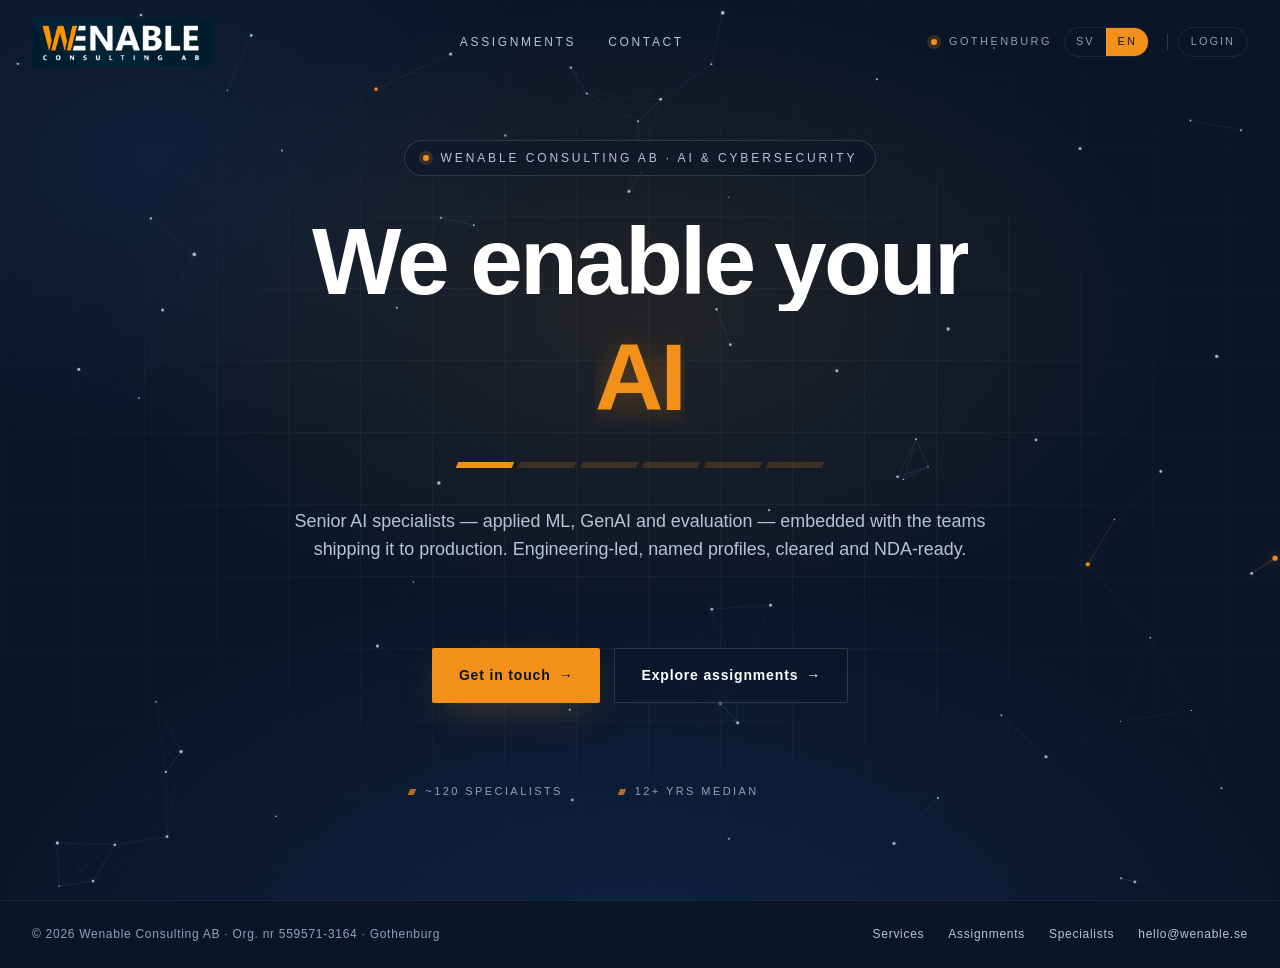
==== commit c92e4042: "Byt rubrikverb: "Vi möjliggör" → "Vi förverkligar" (index) Co-Authored-By: Claude Opus 4.8 <noreply@" ====
--- a/index.html
+++ b/index.html
@@ -417,28 +417,28 @@
   //  shout     — render the orange word in uppercase
   // The final phrase ("you!") intentionally stays English in both languages.
   var phrases = [
-    { sv: { prefix: "Vi möjliggör", connector: "din", word: "AI",
+    { sv: { prefix: "Vi förverkligar", connector: "din", word: "AI",
             lede: "Seniora AI-specialister – tillämpad ML, GenAI och utvärdering – som sitter tillsammans med teamen som sätter det i produktion. Ingenjörsdrivet, namngivna profiler, säkerhetsprövade och klara för NDA." },
       en: { prefix: "We enable", connector: "your", word: "AI",
             lede: "Senior AI specialists — applied ML, GenAI and evaluation — embedded with the teams shipping it to production. Engineering-led, named profiles, cleared and NDA-ready." } },
-    { sv: { prefix: "Vi möjliggör", connector: "din", word: "cybersäkerhet",
+    { sv: { prefix: "Vi förverkligar", connector: "din", word: "cybersäkerhet",
             lede: "Meriterade specialister inom offensiv säkerhet, defensiv säkerhet och styrning, placerade i din miljö där risken faktiskt finns. Säkerhetsprövade och klara för NDA." },
       en: { prefix: "We enable", connector: "your", word: "cyber security",
             lede: "Offensive, defensive and governance specialists who've earned the credentials — placed inside your environment, on the risk that actually matters. Cleared and NDA-ready." } },
-    { sv: { prefix: "Vi möjliggör", connector: "dina", word: "produkter",
+    { sv: { prefix: "Vi förverkligar", connector: "dina", word: "produkter",
             lede: "Seniora produkt- och utvecklingsprofiler som gör en roadmap till något användarna faktiskt får i handen. Från idé till lansering, samma personer som du fick förtroende för, hela vägen in i mål." },
       en: { prefix: "We enable", connector: "your", word: "products",
             lede: "Senior product and engineering minds who turn a roadmap into something users actually get. From discovery to launch, owned by the people you met in the pitch." } },
-    { sv: { prefix: "Vi möjliggör", connector: "din", word: "utveckling",
+    { sv: { prefix: "Vi förverkligar", connector: "din", word: "utveckling",
             lede: "Pragmatiska, seniora ingenjörer för bygget som måste hålla – arkitektur, leverans och det utmanande integrationsarbetet. Inga ersättningar av personer under resans gång." },
       en: { prefix: "We enable", connector: "your", word: "development",
             lede: "Hands-on senior engineers for the build that has to hold — architecture, delivery and the hard integration work. No bench, no bait-and-switch." } },
-    { sv: { prefix: "Vi möjliggör", connector: "din", word: "strategi",
+    { sv: { prefix: "Vi förverkligar", connector: "din", word: "strategi",
             lede: "Oberoende seniora rådgivare för de besluten som kan vara kostsamma – målarkitektur, leverantörsval och AI- och säkerhetsstrategier du kan stå för." },
       en: { prefix: "We enable", connector: "your", word: "strategy",
             lede: "Independent senior advisors for the decisions that are expensive to get wrong — target architecture, vendor selection, and AI and security roadmaps you can defend." } },
     { shout: true,
-      sv: { prefix: "Vi möjliggör", connector: null, word: "dig!",
+      sv: { prefix: "Vi förverkligar", connector: null, word: "dig!",
             lede: "Vad du än vill göra möjligt härnäst, matchar vi dig med den seniora specialisten som redan gjort det – namngiven, ansvarig och redo att börja. Det är vårt löfte." },
       en: { prefix: "We enable", connector: null, word: "you!",
             lede: "Whatever you're enabling next, we pair you with the senior specialist who has done it before — named, accountable and ready to start. That's the whole offering." } }
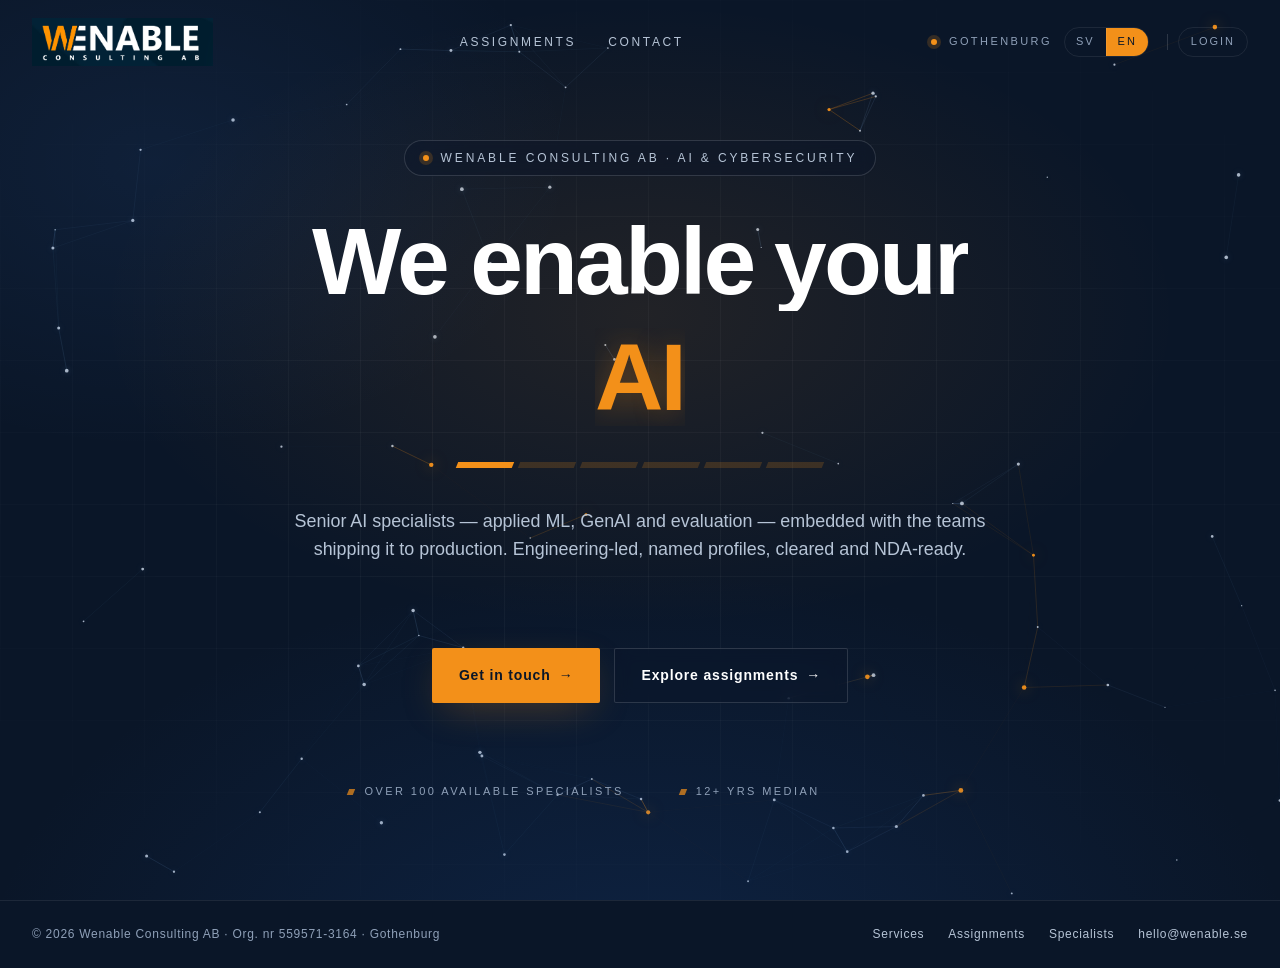
==== commit 7c791ee4: "Matcha EN-stat med SV: "~120 specialists" → "over 100 available specialists" Co-Authored-By: Claude " ====
--- a/index.html
+++ b/index.html
@@ -384,7 +384,7 @@
     </div>
 
     <div class="hero-strip">
-      <span class="it" data-sv="över 100 tillgängliga specialister">~120 specialists</span>
+      <span class="it" data-sv="över 100 tillgängliga specialister">over 100 available specialists</span>
       <span class="it" data-sv="12+ års medianerfarenhet">12+ yrs median</span>
     </div>
   </div>
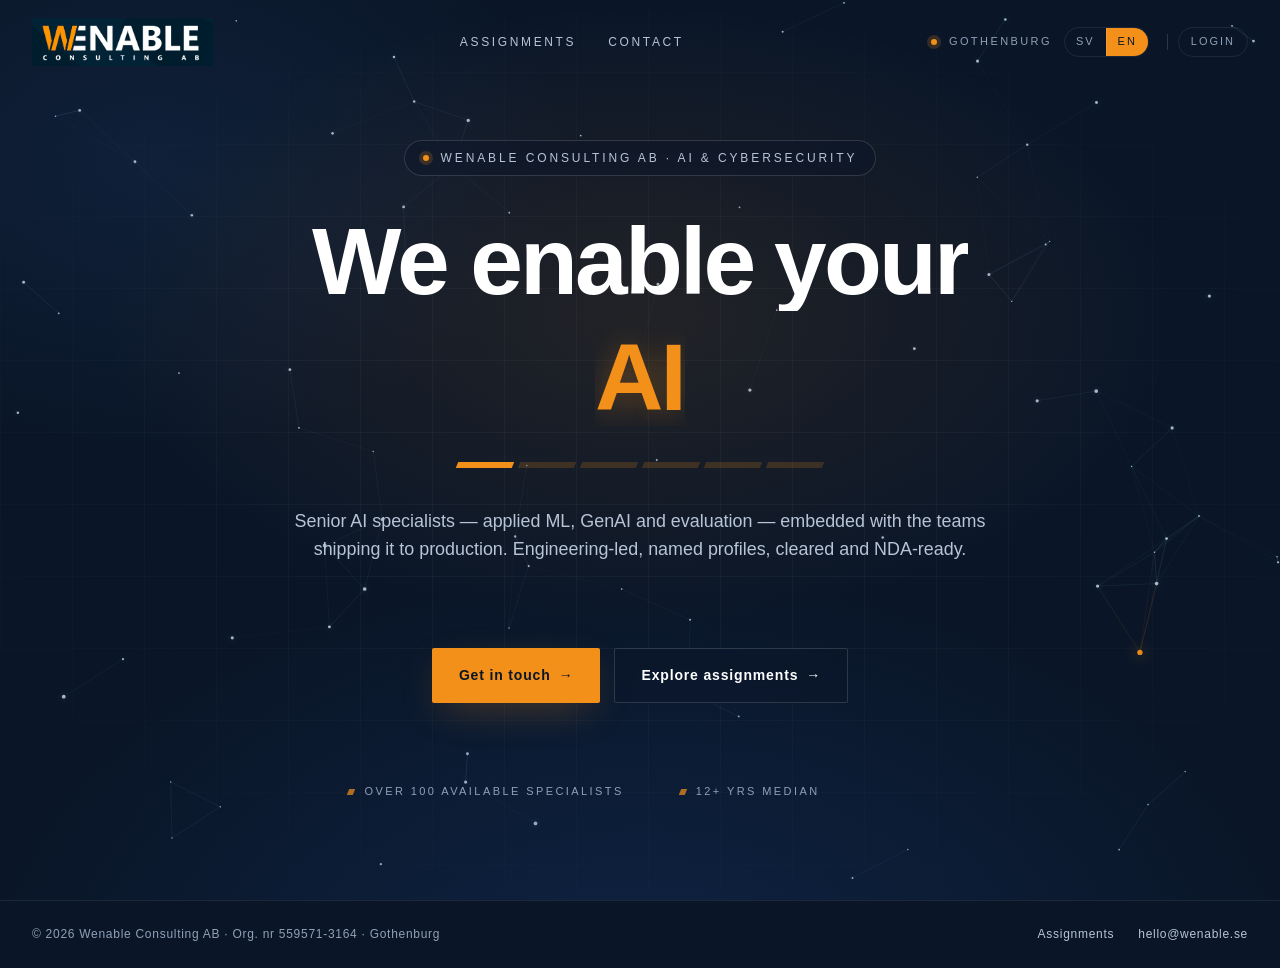
==== commit 0ed890ce: "Ta bort footer-länkarna Services/Specialists (index) och Services (assignments) Co-Authored-By: Clau" ====
--- a/index.html
+++ b/index.html
@@ -396,9 +396,7 @@
   <div class="wrap">
     <div data-sv="© 2026 Wenable Consulting AB · Org.nr 559571-3164 · Göteborg">© 2026 Wenable Consulting AB · Org. nr 559571-3164 · Gothenburg</div>
     <div class="ff-links">
-      <a href="For Clients.html" data-sv="Tjänster">Services</a>
       <a href="assignments.html" data-sv="Uppdrag">Assignments</a>
-      <a href="For Consultants.html" data-sv="Specialister">Specialists</a>
       <a href="mailto:hello&#64;wenable.se">hello@wenable.se</a>
     </div>
   </div>
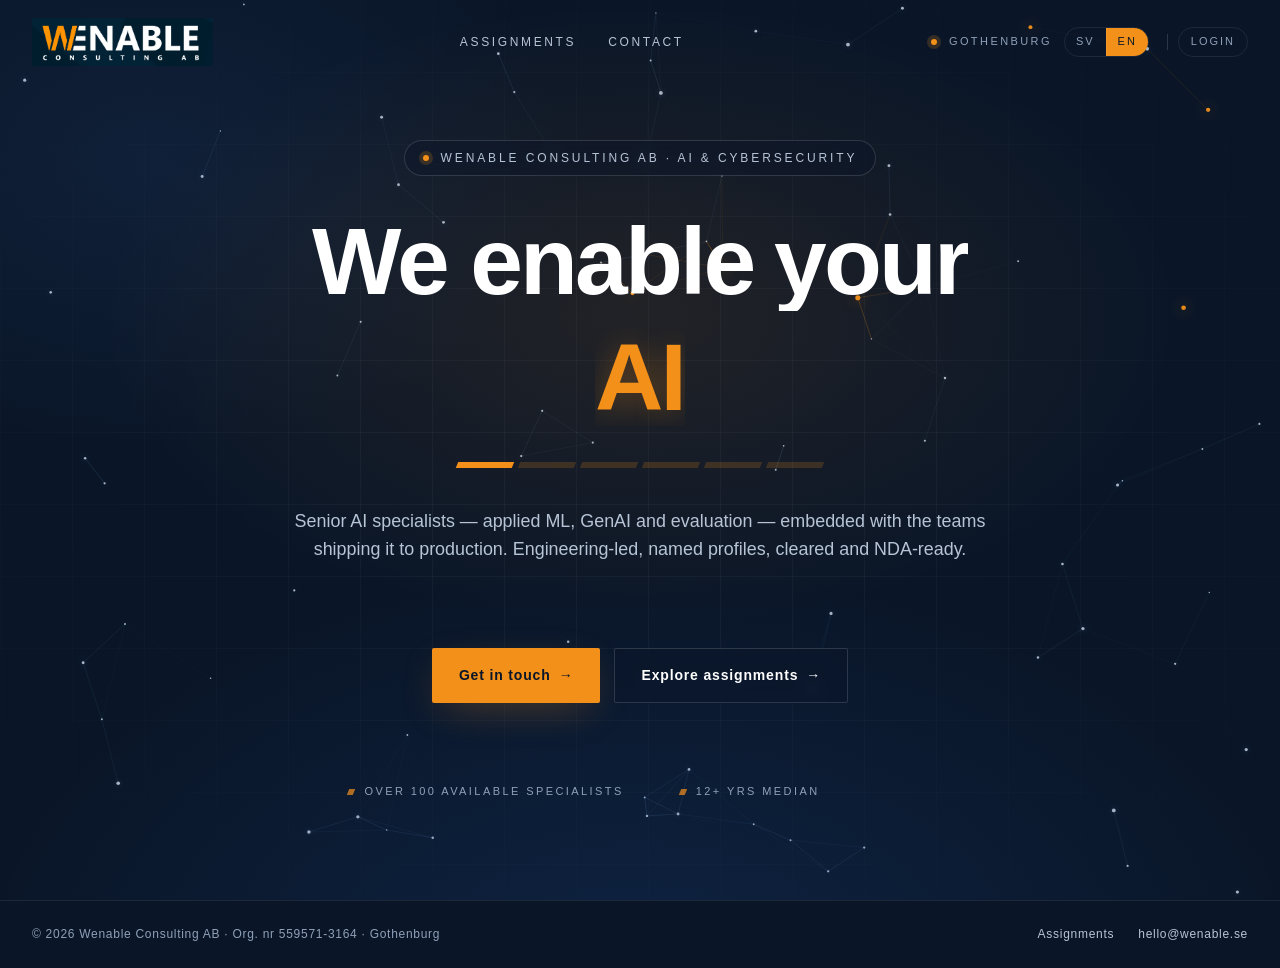
==== commit f7f490c0: "Fix: hero-eyebrow överlappade menyn på låga skärmar (Edge/Windows) Hero-innehållet är vertikalt cent" ====
--- a/index.html
+++ b/index.html
@@ -52,10 +52,10 @@
   flex: 1;
   min-height: 100vh;
   display: flex;
-  align-items: center;
+  align-items: center;       /* fallback för äldre webbläsare */
+  align-items: safe center;  /* låg skärm: toppjustera i st.f. att svämma upp bakom menyn */
   justify-content: center;
   text-align: center;
-  overflow: hidden;
   isolation: isolate;
   padding: 120px 24px 80px;
 }
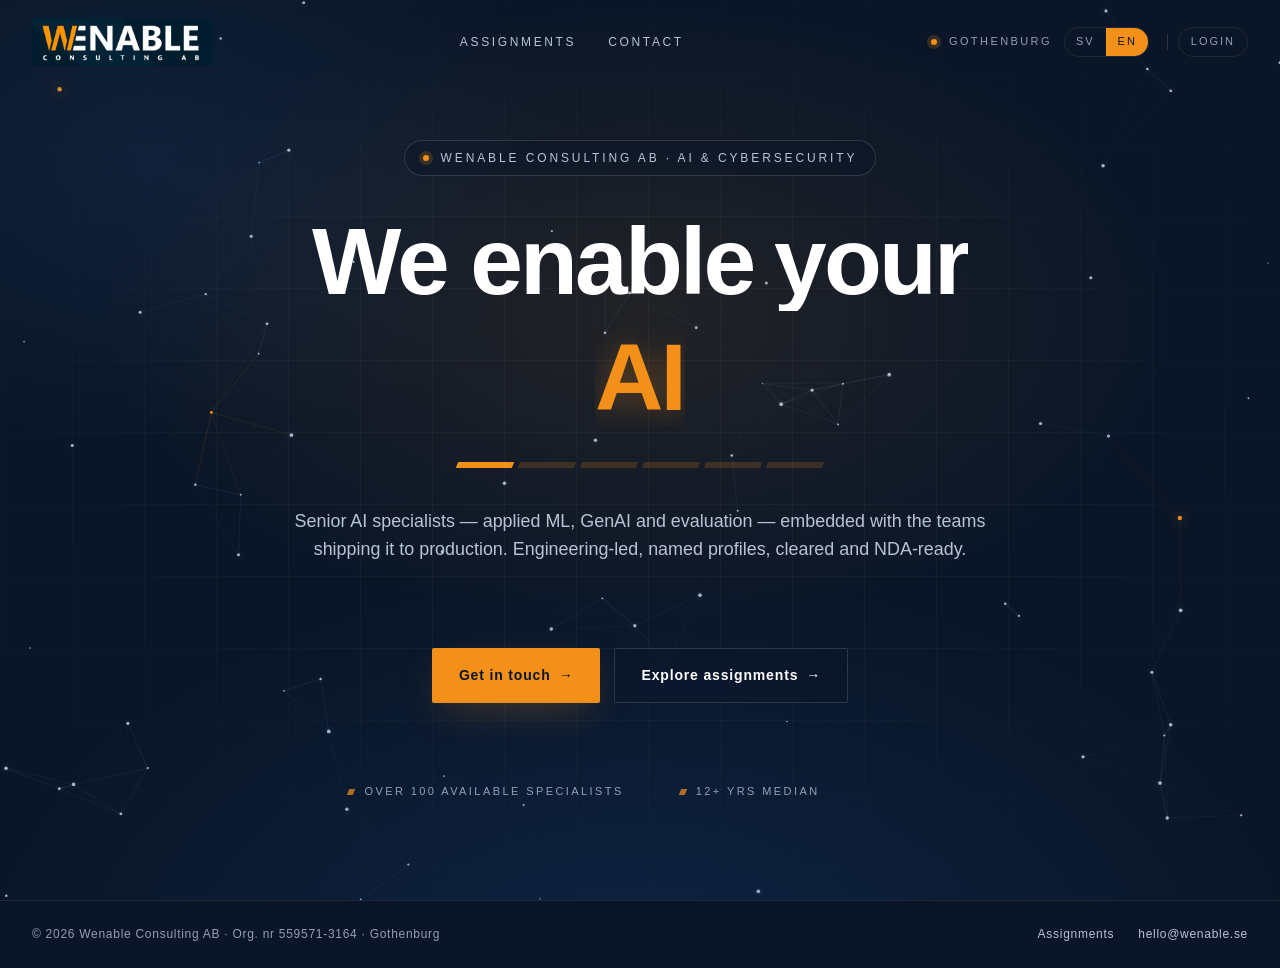
==== commit ca3b27ff: "Lägg till favicon på alla sidor Enkel W-favicon vald eftersom WE+CONS-varianten blev oläslig vid 16x" ====
--- a/index.html
+++ b/index.html
@@ -4,6 +4,11 @@
 <meta charset="utf-8" />
 <meta name="viewport" content="width=device-width, initial-scale=1" />
 <meta name="referrer" content="strict-origin-when-cross-origin">
+<link rel="icon" href="/favicon.ico" sizes="any">
+<link rel="icon" type="image/png" sizes="32x32" href="/assets/favicon/favicon-32x32.png">
+<link rel="icon" type="image/png" sizes="16x16" href="/assets/favicon/favicon-16x16.png">
+<link rel="apple-touch-icon" href="/assets/favicon/apple-touch-icon.png">
+<link rel="manifest" href="/assets/favicon/site.webmanifest">
 <title>Wenable Consulting AB — Specialist consultants in AI &amp; cybersecurity</title>
 <link rel="stylesheet" href="assets/wenable.css">
 <style>
